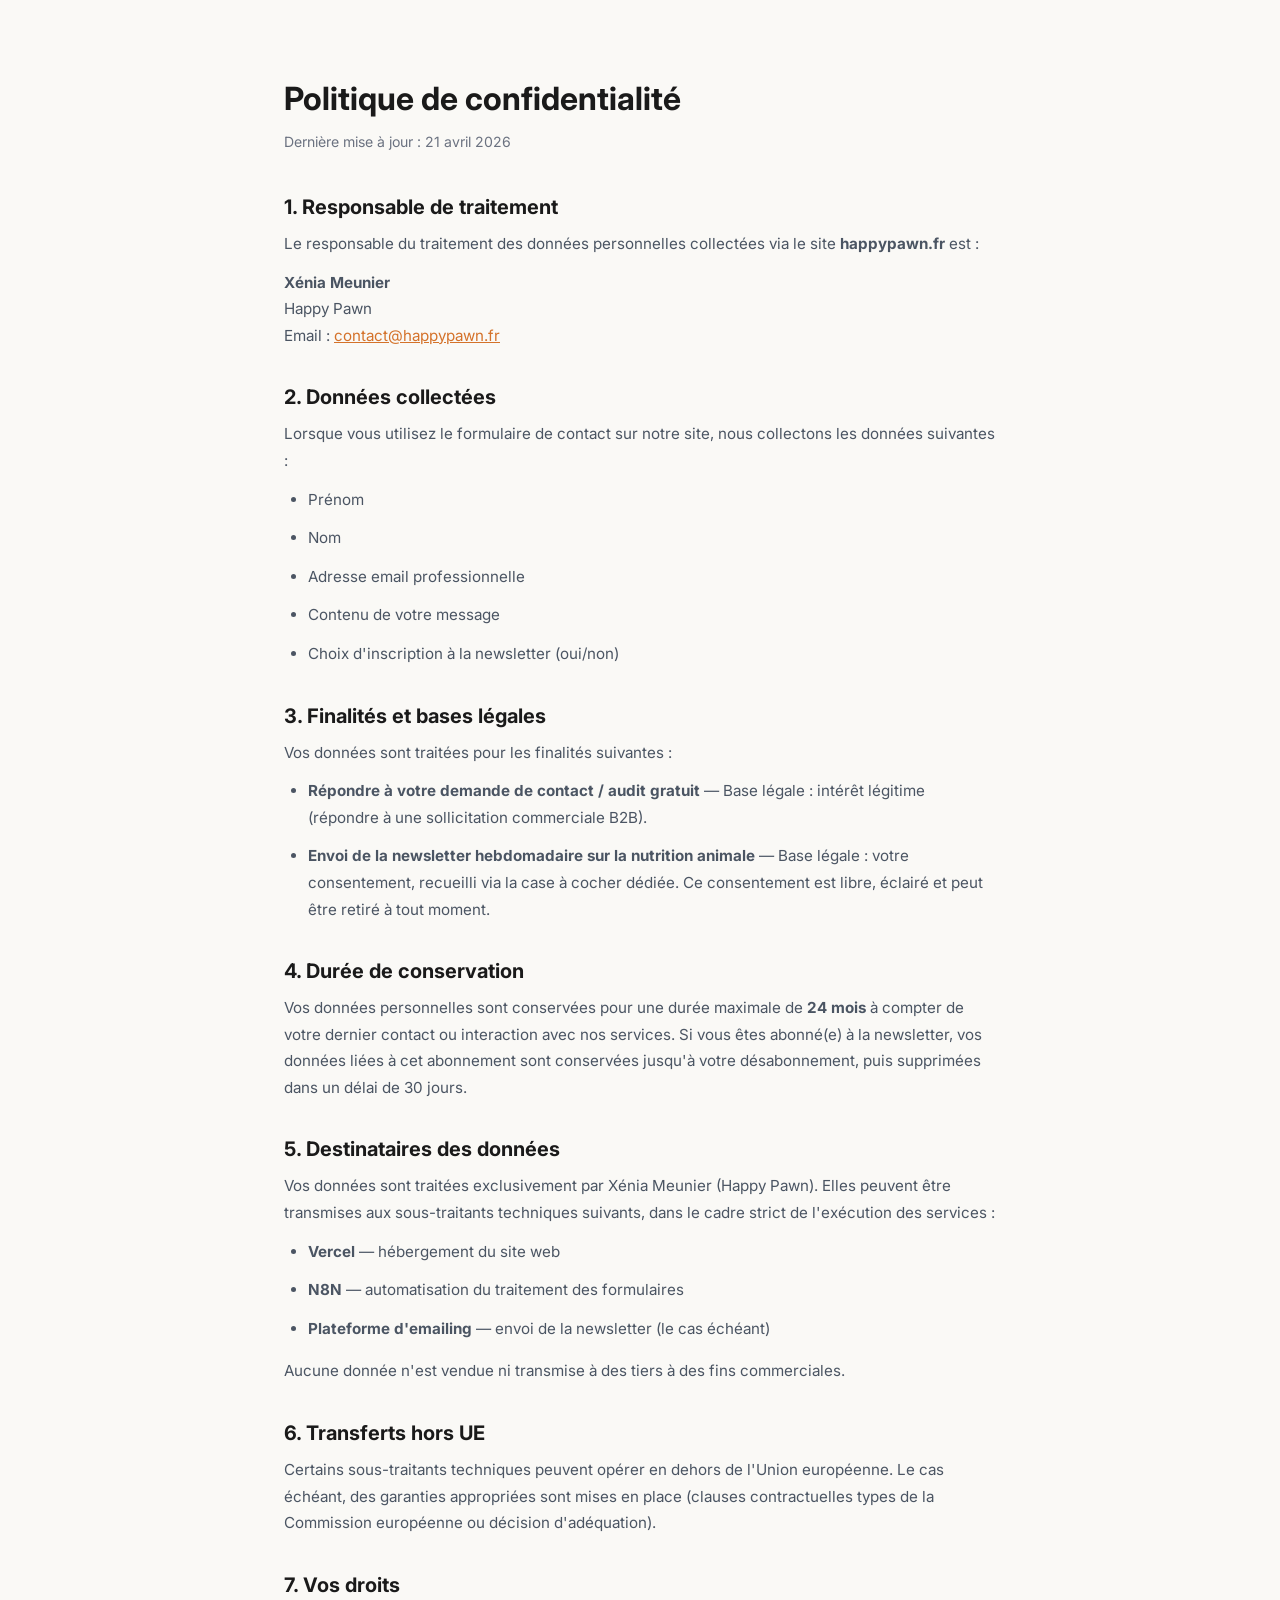
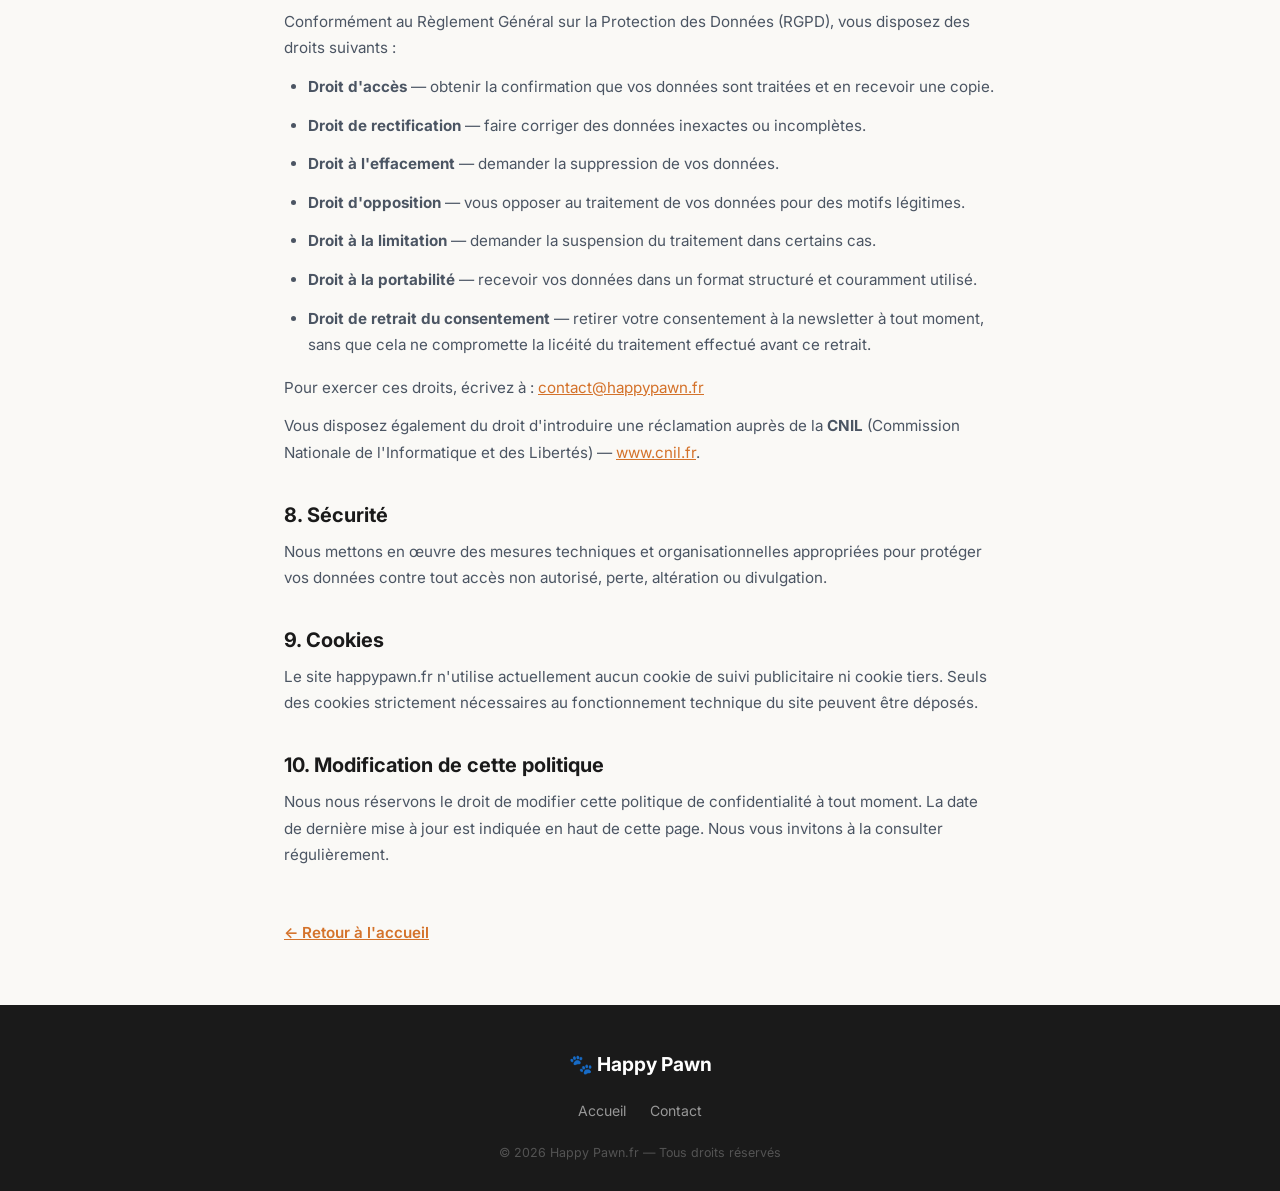
==== politique-de-confidentialite.html @ 6dc8da34 "Create politique-de-confidentialite.html" ====
<!DOCTYPE html>
<html lang="fr">
<head>
    <meta charset="UTF-8">
    <meta name="viewport" content="width=device-width, initial-scale=1.0">
    <meta name="description" content="Politique de confidentialité — Happy Pawn">
    <meta name="robots" content="noindex">
    <title>Politique de confidentialité — Happy Pawn</title>
    <link rel="stylesheet" href="css/style.css">
    <link rel="preconnect" href="https://fonts.googleapis.com">
    <link rel="preconnect" href="https://fonts.gstatic.com" crossorigin>
    <link href="https://fonts.googleapis.com/css2?family=Inter:wght@400;500;600;700;800&display=swap" rel="stylesheet">
    <link rel="icon" type="image/svg+xml" href="data:image/svg+xml,<svg xmlns='http://www.w3.org/2000/svg' viewBox='0 0 100 100'><text y='.9em' font-size='90'>🐾</text></svg>">
</head>
<body>

    <div class="page-legal">

        <h1>Politique de confidentialité</h1>
        <p class="page-legal-date">Dernière mise à jour : 21 avril 2026</p>

        <h2>1. Responsable de traitement</h2>
        <p>
            Le responsable du traitement des données personnelles collectées via le site 
            <strong>happypawn.fr</strong> est :
        </p>
        <p>
            <strong>Xénia Meunier</strong><br>
            Happy Pawn<br>
            Email : <a href="mailto:contact@happypawn.fr">contact@happypawn.fr</a>
        </p>

        <h2>2. Données collectées</h2>
        <p>
            Lorsque vous utilisez le formulaire de contact sur notre site, nous collectons 
            les données suivantes :
        </p>
        <ul>
            <li>Prénom</li>
            <li>Nom</li>
            <li>Adresse email professionnelle</li>
            <li>Contenu de votre message</li>
            <li>Choix d'inscription à la newsletter (oui/non)</li>
        </ul>

        <h2>3. Finalités et bases légales</h2>
        <p>
            Vos données sont traitées pour les finalités suivantes :
        </p>
        <ul>
            <li>
                <strong>Répondre à votre demande de contact / audit gratuit</strong> — 
                Base légale : intérêt légitime (répondre à une sollicitation commerciale B2B).
            </li>
            <li>
                <strong>Envoi de la newsletter hebdomadaire sur la nutrition animale</strong> — 
                Base légale : votre consentement, recueilli via la case à cocher dédiée. 
                Ce consentement est libre, éclairé et peut être retiré à tout moment.
            </li>
        </ul>

        <h2>4. Durée de conservation</h2>
        <p>
            Vos données personnelles sont conservées pour une durée maximale de 
            <strong>24 mois</strong> à compter de votre dernier contact ou interaction avec nos services. 
            Si vous êtes abonné(e) à la newsletter, vos données liées à cet abonnement sont conservées 
            jusqu'à votre désabonnement, puis supprimées dans un délai de 30 jours.
        </p>

        <h2>5. Destinataires des données</h2>
        <p>
            Vos données sont traitées exclusivement par Xénia Meunier (Happy Pawn). 
            Elles peuvent être transmises aux sous-traitants techniques suivants, dans le cadre 
            strict de l'exécution des services :
        </p>
        <ul>
            <li><strong>Vercel</strong> — hébergement du site web</li>
            <li><strong>N8N</strong> — automatisation du traitement des formulaires</li>
            <li><strong>Plateforme d'emailing</strong> — envoi de la newsletter (le cas échéant)</li>
        </ul>
        <p>
            Aucune donnée n'est vendue ni transmise à des tiers à des fins commerciales.
        </p>

        <h2>6. Transferts hors UE</h2>
        <p>
            Certains sous-traitants techniques peuvent opérer en dehors de l'Union européenne. 
            Le cas échéant, des garanties appropriées sont mises en place (clauses contractuelles 
            types de la Commission européenne ou décision d'adéquation).
        </p>

        <h2>7. Vos droits</h2>
        <p>
            Conformément au Règlement Général sur la Protection des Données (RGPD), 
            vous disposez des droits suivants :
        </p>
        <ul>
            <li><strong>Droit d'accès</strong> — obtenir la confirmation que vos données sont traitées et en recevoir une copie.</li>
            <li><strong>Droit de rectification</strong> — faire corriger des données inexactes ou incomplètes.</li>
            <li><strong>Droit à l'effacement</strong> — demander la suppression de vos données.</li>
            <li><strong>Droit d'opposition</strong> — vous opposer au traitement de vos données pour des motifs légitimes.</li>
            <li><strong>Droit à la limitation</strong> — demander la suspension du traitement dans certains cas.</li>
            <li><strong>Droit à la portabilité</strong> — recevoir vos données dans un format structuré et couramment utilisé.</li>
            <li><strong>Droit de retrait du consentement</strong> — retirer votre consentement à la newsletter à tout moment, sans que cela ne compromette la licéité du traitement effectué avant ce retrait.</li>
        </ul>
        <p>
            Pour exercer ces droits, écrivez à : 
            <a href="mailto:contact@happypawn.fr">contact@happypawn.fr</a>
        </p>
        <p>
            Vous disposez également du droit d'introduire une réclamation auprès de la 
            <strong>CNIL</strong> (Commission Nationale de l'Informatique et des Libertés) — 
            <a href="https://www.cnil.fr" target="_blank" rel="noopener noreferrer">www.cnil.fr</a>.
        </p>

        <h2>8. Sécurité</h2>
        <p>
            Nous mettons en œuvre des mesures techniques et organisationnelles appropriées 
            pour protéger vos données contre tout accès non autorisé, perte, altération ou divulgation.
        </p>

        <h2>9. Cookies</h2>
        <p>
            Le site happypawn.fr n'utilise actuellement aucun cookie de suivi publicitaire 
            ni cookie tiers. Seuls des cookies strictement nécessaires au fonctionnement technique 
            du site peuvent être déposés.
        </p>

        <h2>10. Modification de cette politique</h2>
        <p>
            Nous nous réservons le droit de modifier cette politique de confidentialité à tout moment. 
            La date de dernière mise à jour est indiquée en haut de cette page. Nous vous invitons 
            à la consulter régulièrement.
        </p>

        <a href="index.html" class="page-legal-back">← Retour à l'accueil</a>

    </div>

    <footer class="footer">
        <div class="container footer-content">
            <div class="footer-brand">
                <span class="footer-logo">🐾 Happy Pawn</span>
            </div>
            <div class="footer-links">
                <a href="index.html">Accueil</a>
                <a href="mailto:contact@happypawn.fr">Contact</a>
            </div>
            <p class="footer-copy">© 2026 Happy Pawn.fr — Tous droits réservés</p>
        </div>
    </footer>

</body>
</html>
---- css/style.css ----
/* ══════════════════════════════════════
   VARIABLES & RESET
   ══════════════════════════════════════ */
:root {
    --orange: #D4722A;
    --orange-light: #E8913A;
    --orange-dark: #B85D1E;
    --orange-bg: #FFF7F0;
    --amber: #C8841E;
    --white: #FFFFFF;
    --off-white: #FAF9F6;
    --dark: #1A1A1A;
    --gray: #6B7280;
    --gray-light: #E5E7EB;
    --red: #DC2626;
    --red-light: #FEF2F2;
    --shadow-sm: 0 1px 3px rgba(0, 0, 0, 0.08);
    --shadow: 0 4px 6px -1px rgba(0, 0, 0, 0.1), 0 2px 4px -2px rgba(0, 0, 0, 0.06);
    --shadow-lg: 0 10px 25px -5px rgba(0, 0, 0, 0.1), 0 8px 10px -6px rgba(0, 0, 0, 0.06);
    --radius: 12px;
    --radius-lg: 16px;
    --transition: all 0.3s cubic-bezier(0.4, 0, 0.2, 1);
}

*,
*::before,
*::after {
    margin: 0;
    padding: 0;
    box-sizing: border-box;
}

html {
    scroll-behavior: smooth;
    font-size: 16px;
}

body {
    font-family: 'Inter', -apple-system, BlinkMacSystemFont, 'Segoe UI', sans-serif;
    color: var(--dark);
    background: var(--off-white);
    line-height: 1.6;
    -webkit-font-smoothing: antialiased;
    -moz-osx-font-smoothing: grayscale;
}

h1, h2, h3 {
    line-height: 1.2;
    font-weight: 700;
}

a {
    text-decoration: none;
    color: inherit;
}

.container {
    max-width: 1100px;
    margin: 0 auto;
    padding: 0 24px;
}

.hidden {
    display: none !important;
}

.highlight-orange {
    color: var(--orange);
}

.highlight-red {
    color: var(--red);
}

/* ══════════════════════════════════════
   BOUTONS
   ══════════════════════════════════════ */
.btn {
    display: inline-flex;
    align-items: center;
    justify-content: center;
    gap: 8px;
    font-family: inherit;
    font-weight: 600;
    font-size: 1rem;
    padding: 14px 28px;
    border-radius: var(--radius);
    border: none;
    cursor: pointer;
    transition: var(--transition);
    line-height: 1;
}

.btn-primary {
    background: var(--orange);
    color: var(--white);
}

.btn-primary:hover {
    background: var(--orange-dark);
    transform: translateY(-2px);
    box-shadow: var(--shadow-lg);
}

.btn-primary:active {
    transform: translateY(0);
}

.btn-hero {
    background: rgba(255, 255, 255, 0.15);
    color: var(--white);
    border: 2px solid rgba(255, 255, 255, 0.8);
    backdrop-filter: blur(4px);
    font-size: 1.1rem;
    padding: 16px 36px;
    border-radius: var(--radius);
}

.btn-hero:hover {
    background: var(--white);
    color: var(--orange-dark);
    transform: translateY(-2px);
    box-shadow: 0 8px 24px rgba(0, 0, 0, 0.2);
}

.btn-hero:active {
    transform: translateY(0);
}

.btn-secondary {
    background: transparent;
    color: var(--orange);
    border: 2px solid var(--orange);
}

.btn-secondary:hover {
    background: var(--orange);
    color: var(--white);
}

.btn-full {
    width: 100%;
    font-size: 1.05rem;
    padding: 16px;
}

/* ══════════════════════════════════════
   SECTION 1 — HERO
   ══════════════════════════════════════ */
.hero {
    position: relative;
    min-height: 100vh;
    display: flex;
    align-items: center;
    justify-content: center;
    overflow: hidden;
}

.hero-bg {
    position: absolute;
    inset: 0;
    z-index: 0;
}

.hero-bg-img {
    width: 100%;
    height: 100%;
    object-fit: cover;
    display: block;
}

.hero-overlay {
    position: absolute;
    inset: 0;
    background: linear-gradient(
        180deg,
        rgba(195, 110, 40, 0.72) 0%,
        rgba(210, 120, 45, 0.65) 40%,
        rgba(180, 95, 30, 0.78) 100%
    );
}

.hero-content {
    position: relative;
    z-index: 1;
    text-align: center;
    max-width: 800px;
    padding: 80px 24px;
    color: var(--white);
}

.hero h1 {
    font-size: clamp(2rem, 5vw, 3.2rem);
    font-weight: 800;
    margin-bottom: 24px;
    letter-spacing: -0.02em;
    text-shadow: 0 2px 8px rgba(0, 0, 0, 0.15);
}

.hero-subtitle {
    font-size: clamp(0.95rem, 2vw, 1.15rem);
    color: rgba(255, 255, 255, 0.9);
    margin-bottom: 36px;
    line-height: 1.75;
    max-width: 620px;
    margin-left: auto;
    margin-right: auto;
    text-shadow: 0 1px 4px rgba(0, 0, 0, 0.1);
}

/* ══════════════════════════════════════
   SECTION 2 — PROBLÈME
   ══════════════════════════════════════ */
.probleme {
    padding: 100px 0;
    background: var(--white);
}

.probleme h2 {
    text-align: center;
    font-size: clamp(1.5rem, 3.5vw, 2.3rem);
    margin-bottom: 56px;
}

.pain-points {
    display: flex;
    flex-direction: column;
    gap: 18px;
    max-width: 720px;
    margin: 0 auto;
}

.pain-card {
    display: flex;
    align-items: flex-start;
    gap: 18px;
    padding: 22px 24px;
    background: var(--red-light);
    border-radius: var(--radius);
    border-left: 4px solid var(--red);
    transition: var(--transition);
}

.pain-card:hover {
    transform: translateX(6px);
    box-shadow: var(--shadow-sm);
}

.pain-icon {
    flex-shrink: 0;
    width: 36px;
    height: 36px;
    background: var(--red);
    color: var(--white);
    border-radius: 50%;
    display: flex;
    align-items: center;
    justify-content: center;
    font-weight: 800;
    font-size: 0.85rem;
    margin-top: 2px;
}

.pain-text p {
    color: #4B5563;
    font-size: 0.95rem;
    line-height: 1.65;
}

.transition-text {
    text-align: center;
    margin-top: 48px;
    font-size: 1.25rem;
    font-weight: 600;
    color: var(--orange);
    font-style: italic;
}

/* ══════════════════════════════════════
   SECTION 3 — BÉNÉFICES
   ══════════════════════════════════════ */
.benefices {
    padding: 100px 0;
    background: var(--off-white);
}

.benefices h2 {
    text-align: center;
    font-size: clamp(1.5rem, 3.5vw, 2.3rem);
    margin-bottom: 56px;
}

.benefits-grid {
    display: grid;
    grid-template-columns: repeat(2, 1fr);
    gap: 24px;
}

.benefit-card {
    background: var(--white);
    padding: 32px;
    border-radius: var(--radius-lg);
    box-shadow: var(--shadow);
    transition: var(--transition);
    border: 1px solid var(--gray-light);
}

.benefit-card:hover {
    transform: translateY(-6px);
    box-shadow: var(--shadow-lg);
    border-color: var(--orange);
}

.benefit-icon {
    font-size: 2rem;
    margin-bottom: 14px;
}

.benefit-card h3 {
    font-size: 1.1rem;
    margin-bottom: 8px;
    color: var(--dark);
}

.benefit-card p {
    color: var(--gray);
    font-size: 0.93rem;
    line-height: 1.65;
}

/* ══════════════════════════════════════
   SECTION 4 — FORMULAIRE
   ══════════════════════════════════════ */
.formulaire {
    padding: 100px 0;
    background: var(--white);
}

.form-wrapper {
    max-width: 580px;
    margin: 0 auto;
    background: var(--off-white);
    padding: 44px 40px;
    border-radius: var(--radius-lg);
    box-shadow: var(--shadow-lg);
    border: 1px solid var(--gray-light);
}

.form-header {
    text-align: center;
    margin-bottom: 32px;
}

.form-header h2 {
    font-size: 1.7rem;
    margin-bottom: 10px;
}

.form-header p {
    color: var(--gray);
    font-size: 0.93rem;
    line-height: 1.6;
}

.form-row {
    display: grid;
    grid-template-columns: 1fr 1fr;
    gap: 16px;
}

.form-group {
    margin-bottom: 18px;
    position: relative;
}

label {
    display: block;
    font-weight: 600;
    font-size: 0.88rem;
    margin-bottom: 6px;
    color: var(--dark);
}

.required {
    color: var(--red);
}

input[type="text"],
input[type="email"],
textarea {
    width: 100%;
    padding: 12px 14px;
    font-family: inherit;
    font-size: 0.95rem;
    border: 2px solid var(--gray-light);
    border-radius: var(--radius);
    background: var(--white);
    color: var(--dark);
    transition: var(--transition);
    outline: none;
}

input[type="text"]::placeholder,
input[type="email"]::placeholder,
textarea::placeholder {
    color: #9CA3AF;
}

input[type="text"]:focus,
input[type="email"]:focus,
textarea:focus {
    border-color: var(--orange);
    box-shadow: 0 0 0 3px rgba(212, 114, 42, 0.12);
}

input[type="text"].invalid,
input[type="email"].invalid,
textarea.invalid {
    border-color: var(--red);
    box-shadow: 0 0 0 3px rgba(220, 38, 38, 0.08);
}

input[type="text"].valid,
input[type="email"].valid,
textarea.valid {
    border-color: var(--orange);
}

textarea {
    resize: vertical;
    min-height: 120px;
}

.char-count {
    display: block;
    text-align: right;
    font-size: 0.78rem;
    color: var(--gray);
    margin-top: 4px;
}

.error-message {
    display: block;
    font-size: 0.78rem;
    color: var(--red);
    margin-top: 4px;
    min-height: 18px;
}

/* ══════════ CHECKBOX NEWSLETTER ══════════ */
.form-group-checkbox {
    margin-bottom: 16px;
}

.checkbox-label {
    display: flex;
    align-items: flex-start;
    gap: 12px;
    cursor: pointer;
    font-weight: 400;
    position: relative;
}

.checkbox-label input[type="checkbox"] {
    position: absolute;
    opacity: 0;
    width: 0;
    height: 0;
}

.checkmark {
    flex-shrink: 0;
    width: 22px;
    height: 22px;
    border: 2px solid var(--gray-light);
    border-radius: 6px;
    background: var(--white);
    transition: var(--transition);
    position: relative;
    margin-top: 1px;
}

.checkbox-label input[type="checkbox"]:checked + .checkmark {
    background: var(--orange);
    border-color: var(--orange);
}

.checkbox-label input[type="checkbox"]:checked + .checkmark::after {
    content: '';
    position: absolute;
    top: 3px;
    left: 6px;
    width: 6px;
    height: 11px;
    border: solid var(--white);
    border-width: 0 2.5px 2.5px 0;
    transform: rotate(45deg);
}

.checkbox-label input[type="checkbox"]:focus + .checkmark {
    box-shadow: 0 0 0 3px rgba(212, 114, 42, 0.2);
}

.checkbox-text {
    font-size: 0.85rem;
    color: var(--gray);
    line-height: 1.5;
}

/* ══════════ MENTION RGPD ══════════ */
.rgpd-notice {
    background: #F9FAFB;
    border: 1px solid var(--gray-light);
    border-radius: 8px;
    padding: 16px 18px;
    margin-bottom: 24px;
}

.rgpd-notice p {
    font-size: 0.78rem;
    color: #9CA3AF;
    line-height: 1.65;
}

.rgpd-notice strong {
    color: var(--gray);
}

.rgpd-notice a {
    color: var(--orange);
    text-decoration: underline;
    transition: var(--transition);
}

.rgpd-notice a:hover {
    color: var(--orange-dark);
}

/* Loader */
.loader {
    display: inline-block;
    width: 20px;
    height: 20px;
    border: 3px solid rgba(255, 255, 255, 0.3);
    border-top-color: var(--white);
    border-radius: 50%;
    animation: spin 0.7s linear infinite;
}

@keyframes spin {
    to { transform: rotate(360deg); }
}

/* Confirmation */
.confirmation {
    text-align: center;
    padding: 36px 0;
    animation: fadeUp 0.5s ease;
}

.confirmation-icon {
    font-size: 3rem;
    margin-bottom: 14px;
}

.confirmation h3 {
    font-size: 1.4rem;
    margin-bottom: 12px;
    color: var(--orange);
}

.confirmation p {
    color: var(--gray);
    margin-bottom: 24px;
    line-height: 1.7;
}

/* Erreur réseau */
.error-network {
    text-align: center;
    padding: 14px 20px;
    background: var(--red-light);
    border-radius: var(--radius);
    margin-top: 16px;
    font-size: 0.9rem;
}

.error-network a {
    color: var(--orange);
    font-weight: 600;
    text-decoration: underline;
}

/* ══════════════════════════════════════
   SECTION 5 — FOOTER
   ══════════════════════════════════════ */
.footer {
    background: var(--dark);
    color: rgba(255, 255, 255, 0.6);
    padding: 44px 0 28px;
}

.footer-content {
    text-align: center;
}

.footer-brand {
    margin-bottom: 20px;
}

.footer-logo {
    font-size: 1.2rem;
    font-weight: 700;
    color: var(--white);
}

.footer-baseline {
    font-size: 0.85rem;
    margin-top: 6px;
    color: rgba(255, 255, 255, 0.35);
}

.footer-links {
    display: flex;
    justify-content: center;
    gap: 24px;
    margin-bottom: 20px;
    flex-wrap: wrap;
}

.footer-links a {
    font-size: 0.88rem;
    color: rgba(255, 255, 255, 0.55);
    transition: var(--transition);
}

.footer-links a:hover {
    color: var(--orange-light);
}

.footer-copy {
    font-size: 0.78rem;
    color: rgba(255, 255, 255, 0.25);
}

/* ══════════════════════════════════════
   PAGE POLITIQUE DE CONFIDENTIALITÉ
   ══════════════════════════════════════ */
.page-legal {
    max-width: 760px;
    margin: 0 auto;
    padding: 80px 24px 60px;
}

.page-legal h1 {
    font-size: 2rem;
    margin-bottom: 12px;
    color: var(--dark);
}

.page-legal .page-legal-date {
    font-size: 0.88rem;
    color: var(--gray);
    margin-bottom: 40px;
}

.page-legal h2 {
    font-size: 1.25rem;
    margin-top: 36px;
    margin-bottom: 12px;
    color: var(--dark);
}

.page-legal p,
.page-legal li {
    font-size: 0.95rem;
    color: #4B5563;
    line-height: 1.75;
    margin-bottom: 12px;
}

.page-legal ul {
    padding-left: 24px;
    margin-bottom: 16px;
}

.page-legal a {
    color: var(--orange);
    text-decoration: underline;
}

.page-legal a:hover {
    color: var(--orange-dark);
}

.page-legal-back {
    display: inline-flex;
    align-items: center;
    gap: 6px;
    margin-top: 40px;
    font-weight: 600;
    color: var(--orange);
    font-size: 0.95rem;
}

.page-legal-back:hover {
    color: var(--orange-dark);
}

/* ══════════════════════════════════════
   ANIMATIONS
   ══════════════════════════════════════ */
.fade-in {
    opacity: 0;
    transform: translateY(24px);
    transition: opacity 0.6s ease, transform 0.6s ease;
}

.fade-in.visible {
    opacity: 1;
    transform: translateY(0);
}

@keyframes fadeUp {
    from { opacity: 0; transform: translateY(16px); }
    to { opacity: 1; transform: translateY(0); }
}

/* ══════════════════════════════════════
   RESPONSIVE
   ══════════════════════════════════════ */
@media (max-width: 768px) {
    .hero-content {
        padding: 60px 20px;
    }

    .hero h1 {
        font-size: 1.8rem;
    }

    .benefits-grid {
        grid-template-columns: 1fr;
    }

    .form-row {
        grid-template-columns: 1fr;
    }

    .form-wrapper {
        padding: 28px 20px;
    }

    .probleme,
    .benefices,
    .formulaire {
        padding: 64px 0;
    }

    .footer-links {
        flex-direction: column;
        gap: 12px;
    }
}
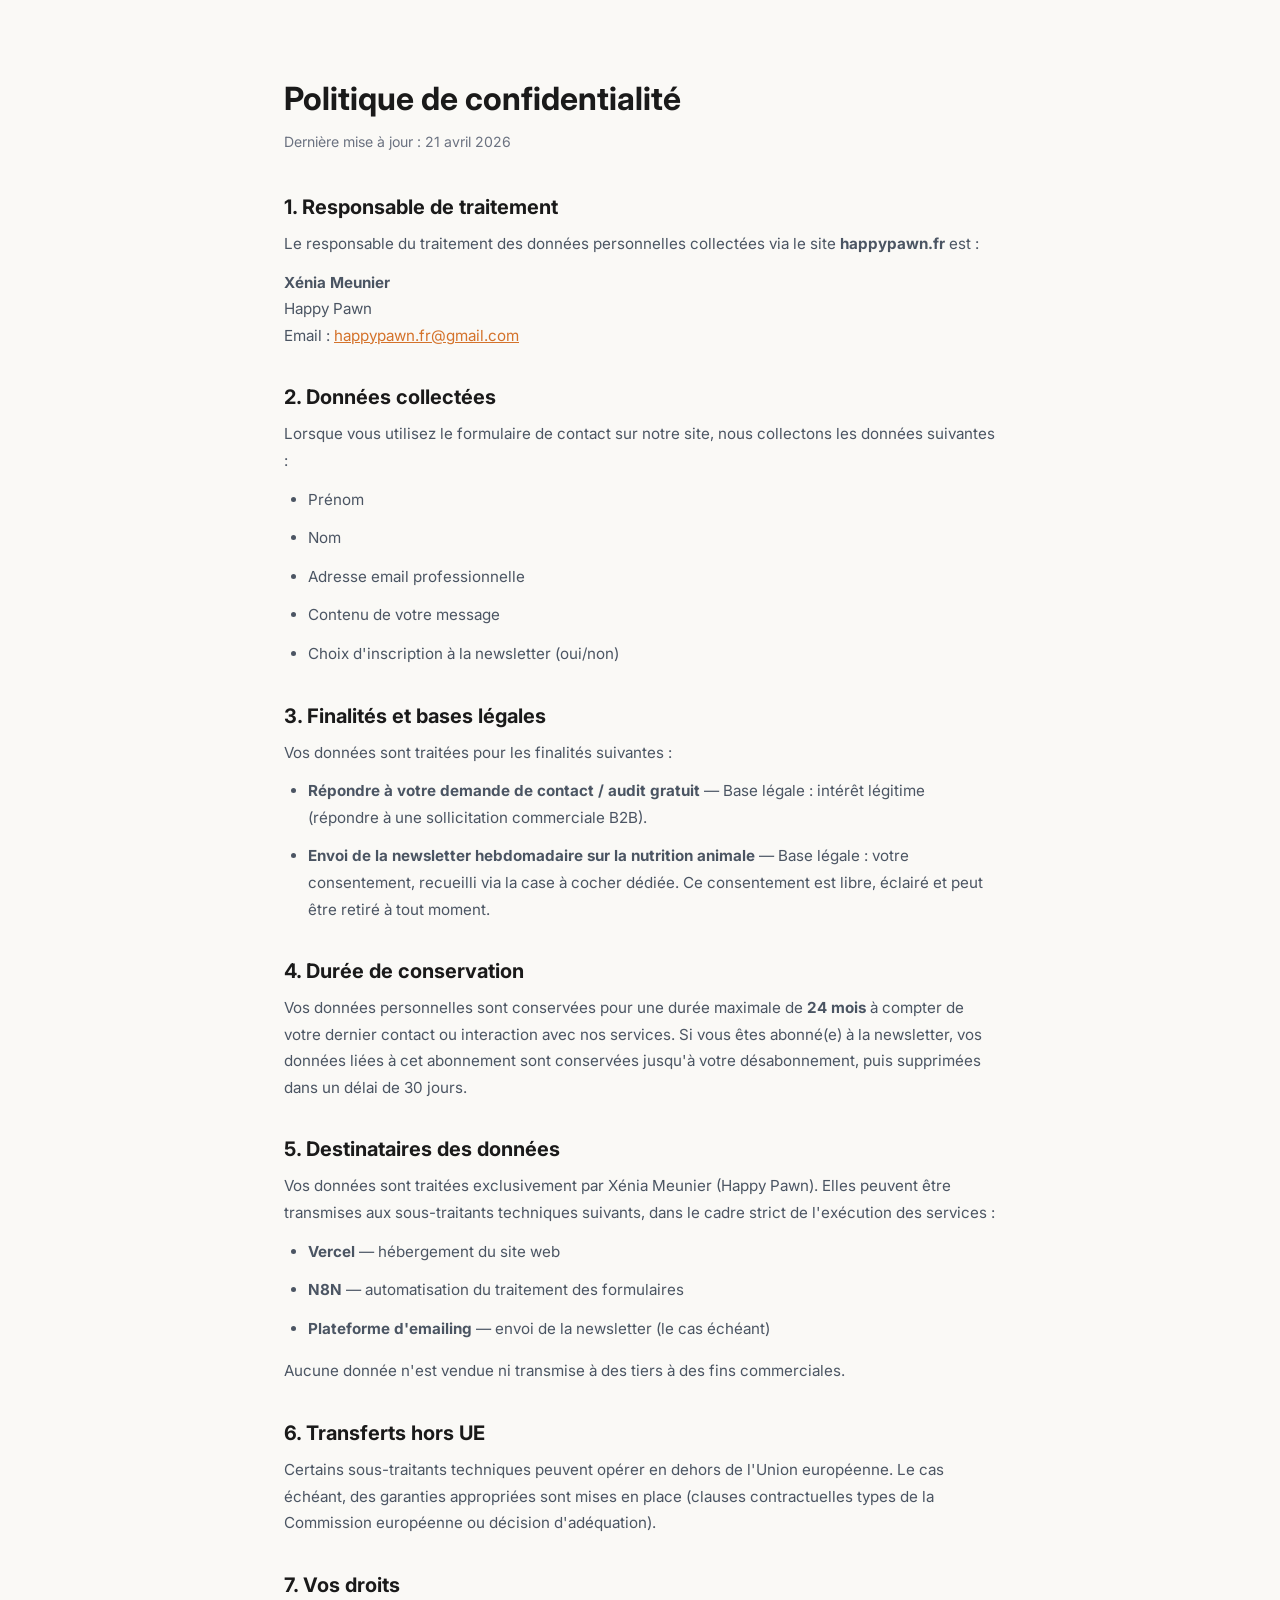
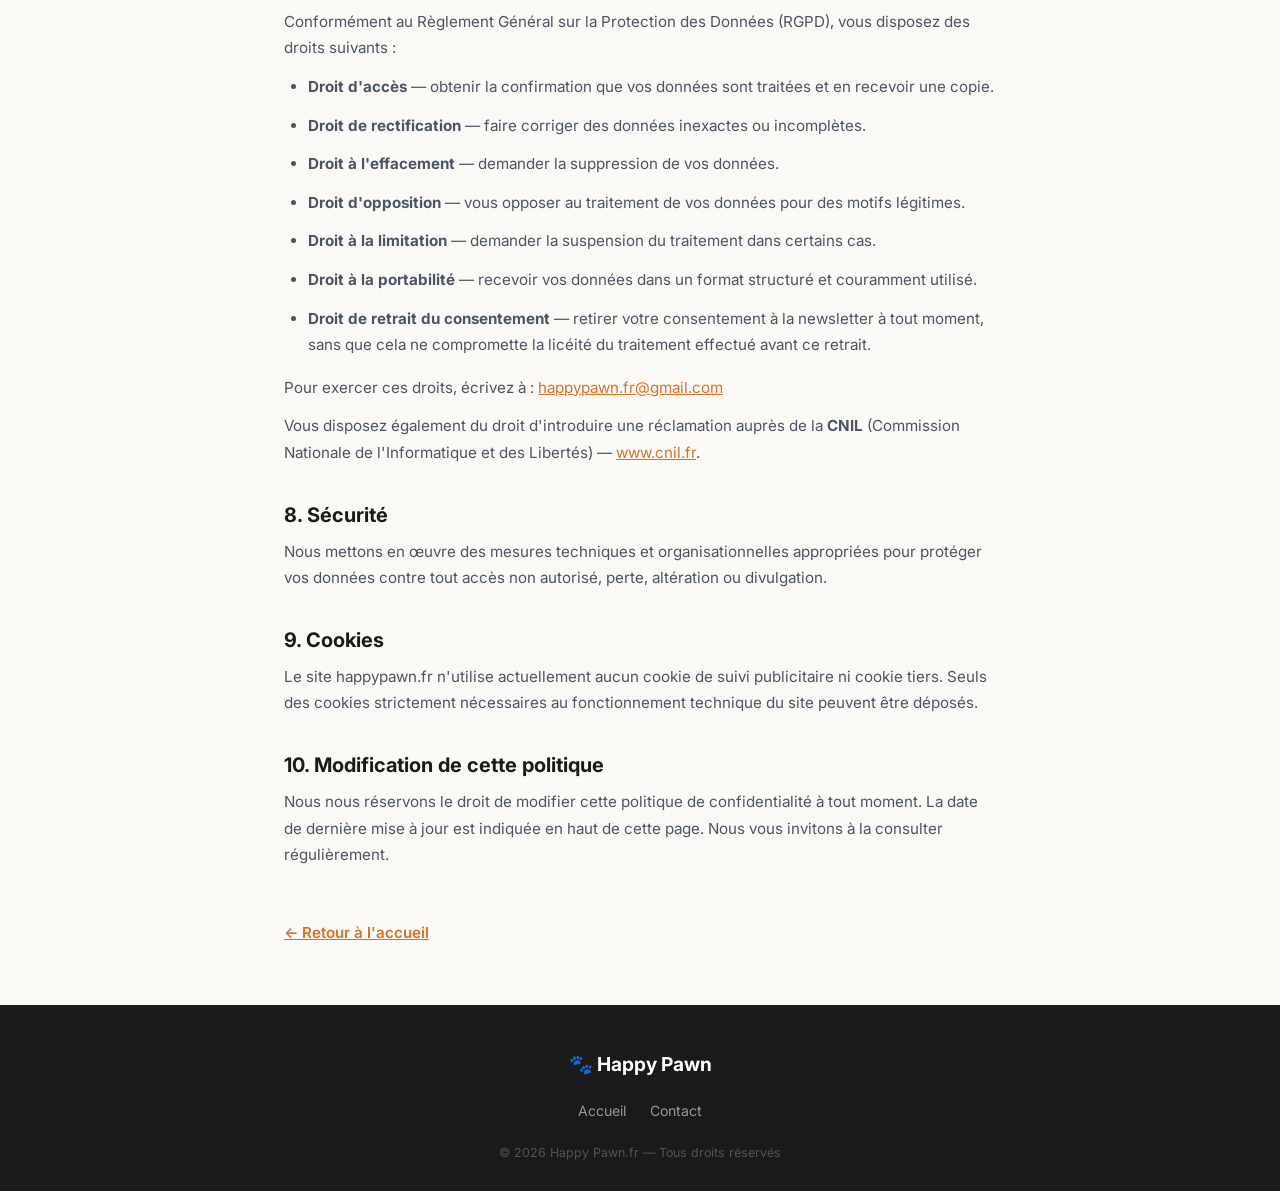
==== commit a9976c6f: "Update politique-de-confidentialite.html" ====
--- a/politique-de-confidentialite.html
+++ b/politique-de-confidentialite.html
@@ -27,7 +27,7 @@
         <p>
             <strong>Xénia Meunier</strong><br>
             Happy Pawn<br>
-            Email : <a href="mailto:contact@happypawn.fr">contact@happypawn.fr</a>
+            Email : <a href="mailto:happypawn.fr@gmail.com">happypawn.fr@gmail.com</a>
         </p>
 
         <h2>2. Données collectées</h2>
@@ -105,7 +105,7 @@
         </ul>
         <p>
             Pour exercer ces droits, écrivez à : 
-            <a href="mailto:contact@happypawn.fr">contact@happypawn.fr</a>
+            <a href="mailto:happypawn.fr@gmail.com">happypawn.fr@gmail.com</a>
         </p>
         <p>
             Vous disposez également du droit d'introduire une réclamation auprès de la 
@@ -144,7 +144,7 @@
             </div>
             <div class="footer-links">
                 <a href="index.html">Accueil</a>
-                <a href="mailto:contact@happypawn.fr">Contact</a>
+                <a href="mailto:happypawn.fr@gmail.com">Contact</a>
             </div>
             <p class="footer-copy">© 2026 Happy Pawn.fr — Tous droits réservés</p>
         </div>
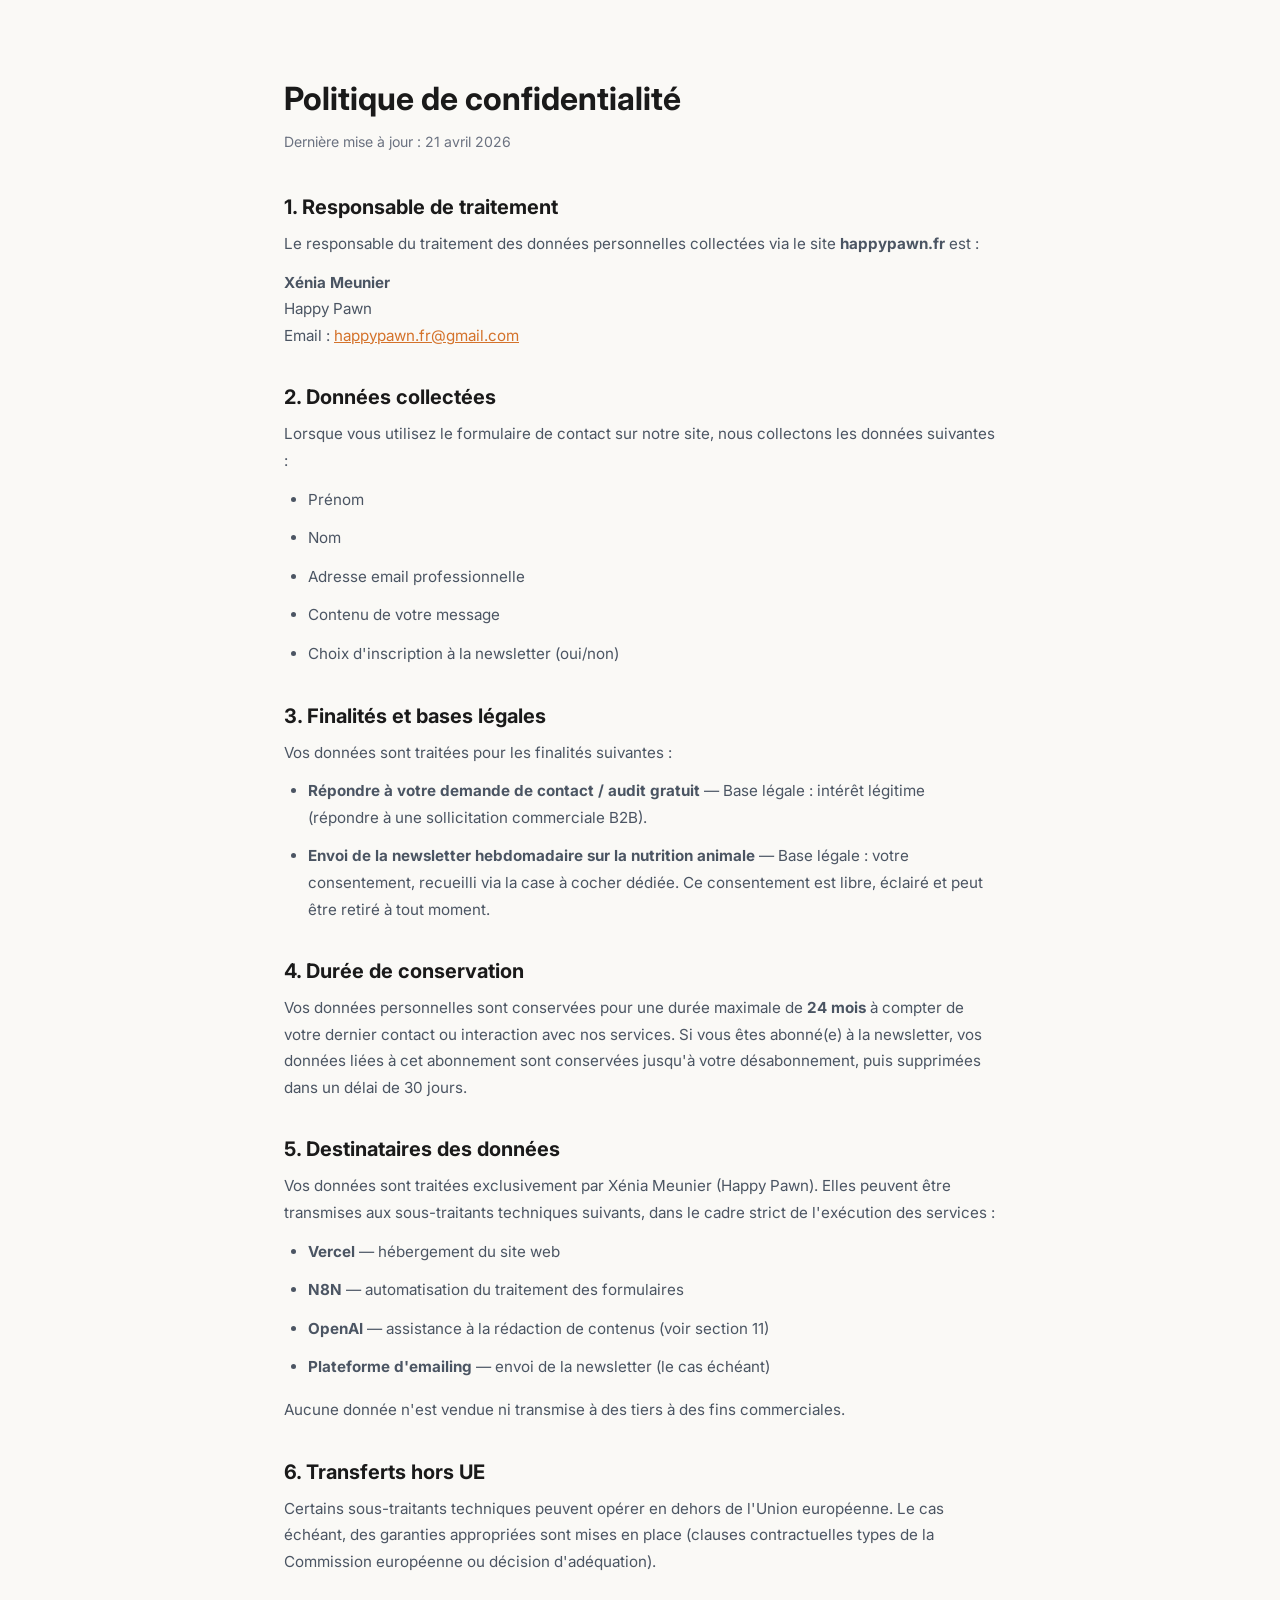
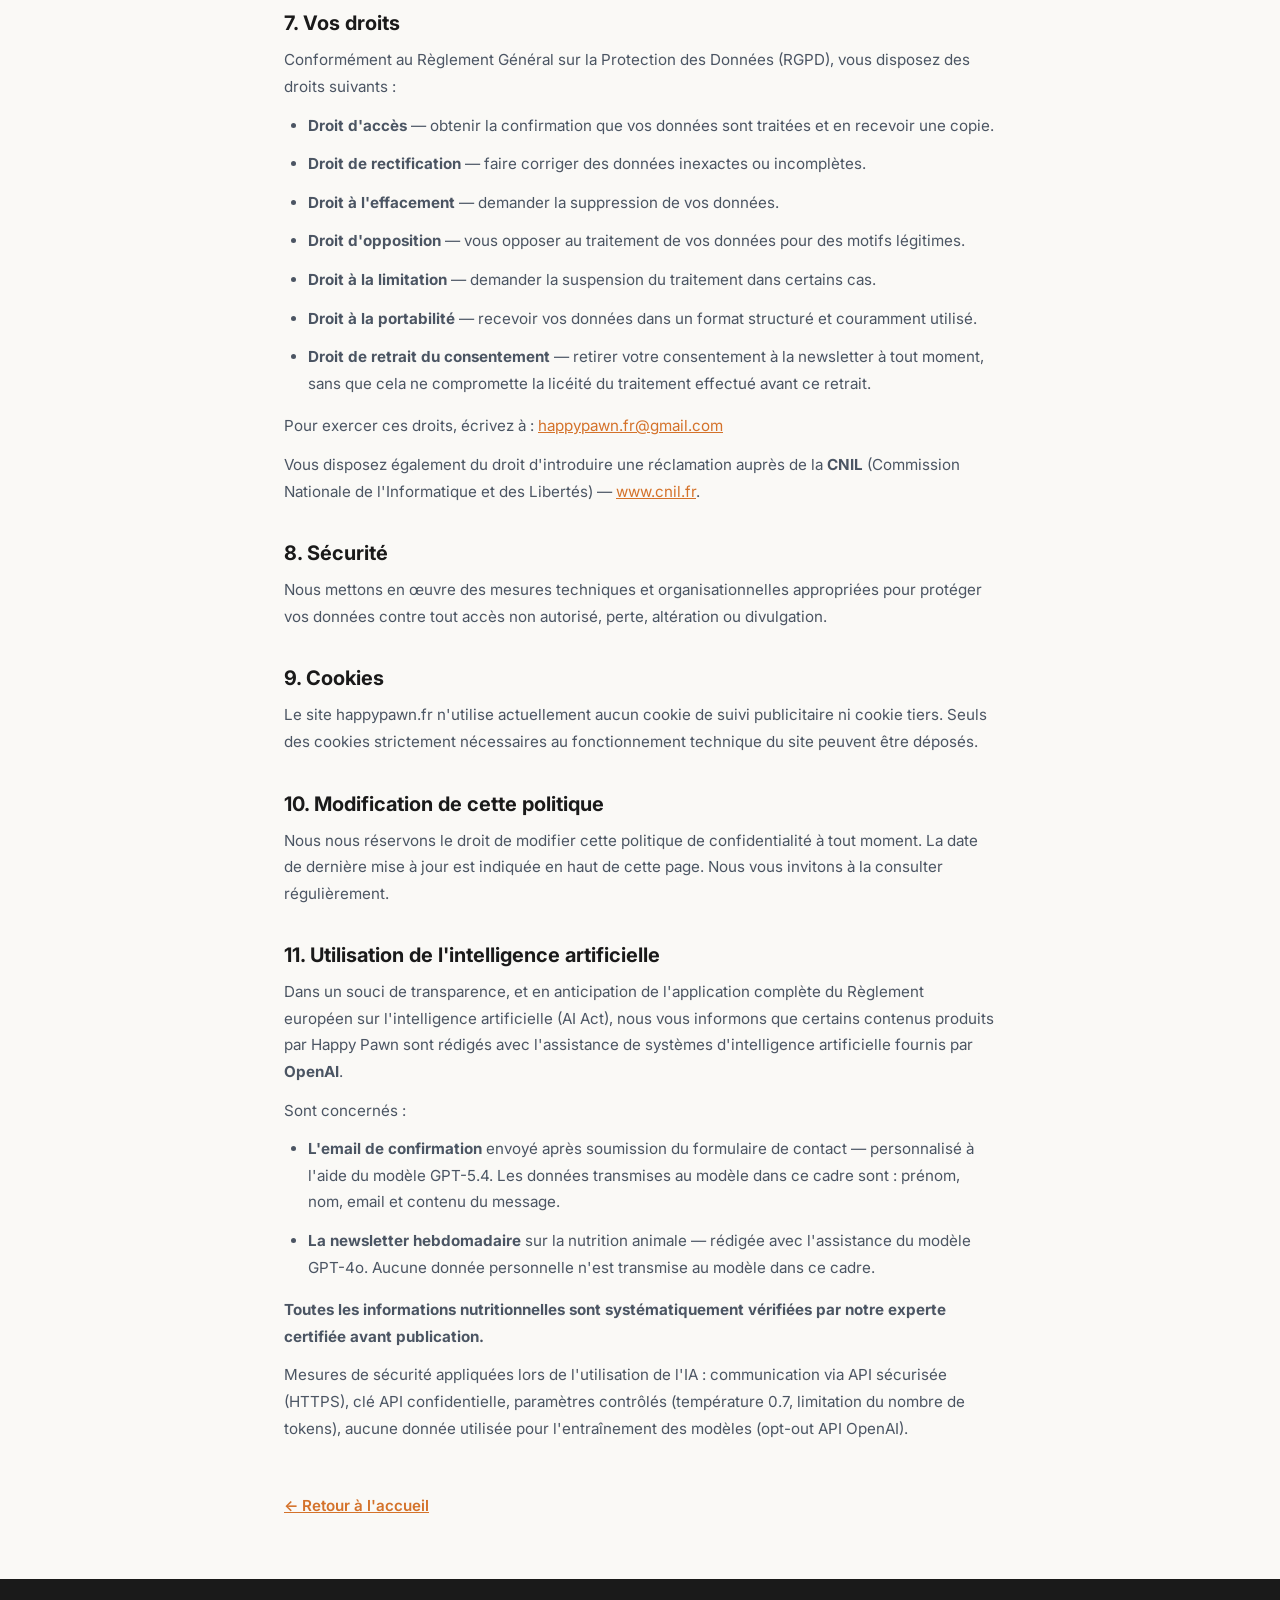
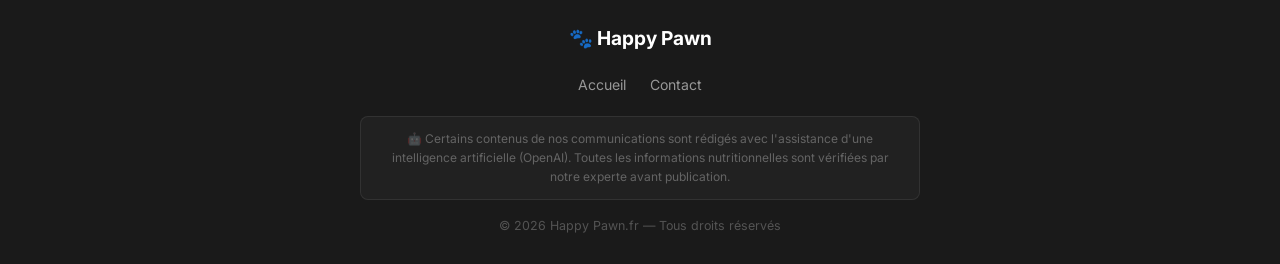
==== commit b40a6b73: "Update politique-de-confidentialite.html" ====
--- a/politique-de-confidentialite.html
+++ b/politique-de-confidentialite.html
@@ -76,6 +76,7 @@
         <ul>
             <li><strong>Vercel</strong> — hébergement du site web</li>
             <li><strong>N8N</strong> — automatisation du traitement des formulaires</li>
+            <li><strong>OpenAI</strong> — assistance à la rédaction de contenus (voir section 11)</li>
             <li><strong>Plateforme d'emailing</strong> — envoi de la newsletter (le cas échéant)</li>
         </ul>
         <p>
@@ -133,6 +134,39 @@
             à la consulter régulièrement.
         </p>
 
+        <h2>11. Utilisation de l'intelligence artificielle</h2>
+        <p>
+            Dans un souci de transparence, et en anticipation de l'application complète du 
+            Règlement européen sur l'intelligence artificielle (AI Act), nous vous informons que 
+            certains contenus produits par Happy Pawn sont rédigés avec l'assistance de systèmes 
+            d'intelligence artificielle fournis par <strong>OpenAI</strong>.
+        </p>
+        <p>
+            Sont concernés :
+        </p>
+        <ul>
+            <li>
+                <strong>L'email de confirmation</strong> envoyé après soumission du formulaire de contact 
+                — personnalisé à l'aide du modèle GPT-5.4. Les données transmises au modèle dans ce cadre 
+                sont : prénom, nom, email et contenu du message.
+            </li>
+            <li>
+                <strong>La newsletter hebdomadaire</strong> sur la nutrition animale 
+                — rédigée avec l'assistance du modèle GPT-4o. Aucune donnée personnelle n'est transmise 
+                au modèle dans ce cadre.
+            </li>
+        </ul>
+        <p>
+            <strong>Toutes les informations nutritionnelles sont systématiquement vérifiées par notre 
+            experte certifiée avant publication.</strong>
+        </p>
+        <p>
+            Mesures de sécurité appliquées lors de l'utilisation de l'IA : communication via API 
+            sécurisée (HTTPS), clé API confidentielle, paramètres contrôlés (température 0.7, 
+            limitation du nombre de tokens), aucune donnée utilisée pour l'entraînement des modèles 
+            (opt-out API OpenAI).
+        </p>
+
         <a href="index.html" class="page-legal-back">← Retour à l'accueil</a>
 
     </div>
@@ -146,6 +180,10 @@
                 <a href="index.html">Accueil</a>
                 <a href="mailto:happypawn.fr@gmail.com">Contact</a>
             </div>
+            <p class="footer-ia-notice">
+                🤖 Certains contenus de nos communications sont rédigés avec l'assistance d'une intelligence artificielle (OpenAI). 
+                Toutes les informations nutritionnelles sont vérifiées par notre experte avant publication.
+            </p>
             <p class="footer-copy">© 2026 Happy Pawn.fr — Tous droits réservés</p>
         </div>
     </footer>
--- a/css/style.css
+++ b/css/style.css
@@ -638,6 +638,19 @@
     color: var(--orange-light);
 }
 
+/* ══════════ MENTION TRANSPARENCE IA — FOOTER ══════════ */
+.footer-ia-notice {
+    font-size: 0.75rem;
+    color: rgba(255, 255, 255, 0.3);
+    line-height: 1.6;
+    max-width: 560px;
+    margin: 0 auto 16px;
+    padding: 12px 16px;
+    border: 1px solid rgba(255, 255, 255, 0.08);
+    border-radius: 8px;
+    background: rgba(255, 255, 255, 0.03);
+}
+
 .footer-copy {
     font-size: 0.78rem;
     color: rgba(255, 255, 255, 0.25);
